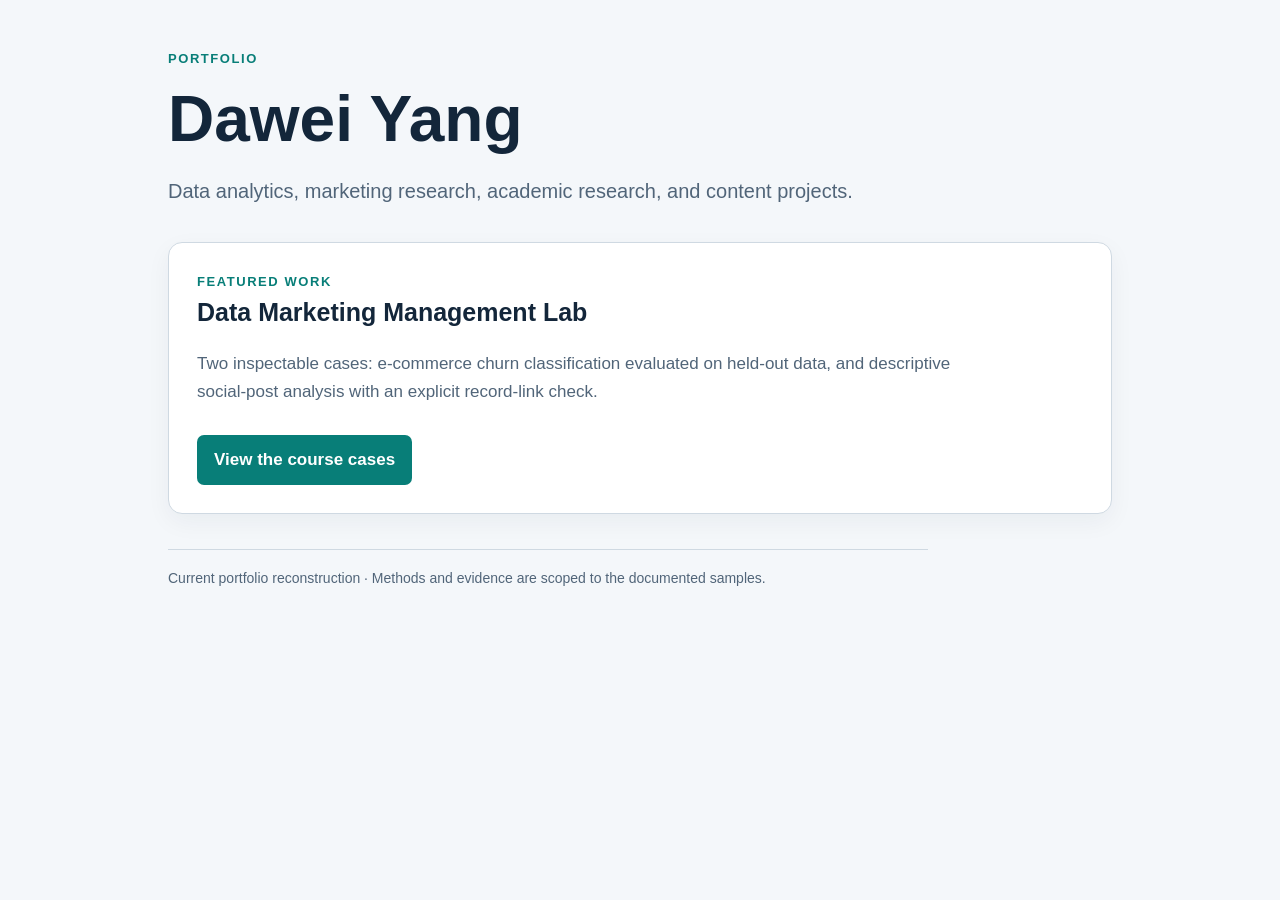
==== index.html @ 26bd9522 "Add portfolio homepage and course cases Adds the portfolio landing page and Data Marketing Managemen" ====
<!doctype html>
<html lang="en">
<head>
  <meta charset="utf-8">
  <meta name="viewport" content="width=device-width,initial-scale=1">
  <meta name="description" content="Dawei Yang's portfolio of data analytics, marketing research, academic research, and content projects.">
  <title>Dawei Yang | Portfolio</title>
  <style>
    :root{--ink:#13263a;--muted:#516579;--paper:#f4f7fa;--teal:#087e78;--line:#cfd9e2;--white:#fff}
    *{box-sizing:border-box}body{margin:0;background:var(--paper);color:var(--ink);font:17px/1.65 Arial,Helvetica,sans-serif}
    .wrap{max-width:1000px;margin:auto;padding:48px 28px 64px}.tag{color:var(--teal);font-size:13px;font-weight:700;letter-spacing:.12em;text-transform:uppercase}
    h1{font-size:clamp(38px,7vw,64px);line-height:1.08;margin:16px 0}h2{font-size:25px;margin:0 0 10px}
    p{color:var(--muted);max-width:760px}.intro{font-size:20px}.card{background:var(--white);border:1px solid var(--line);border-radius:14px;padding:28px;margin-top:34px;box-shadow:0 8px 24px #13263a0d}
    .link{display:inline-block;margin-top:12px;background:var(--teal);color:white;text-decoration:none;font-weight:700;padding:11px 17px;border-radius:7px}.link:hover{filter:brightness(.92)}
    .meta{border-top:1px solid var(--line);margin-top:35px;padding-top:17px;color:var(--muted);font-size:14px}
  </style>
</head>
<body><main class="wrap">
  <div class="tag">Portfolio</div>
  <h1>Dawei Yang</h1>
  <p class="intro">Data analytics, marketing research, academic research, and content projects.</p>
  <section class="card">
    <div class="tag">Featured work</div>
    <h2>Data Marketing Management Lab</h2>
    <p>Two inspectable cases: e-commerce churn classification evaluated on held-out data, and descriptive social-post analysis with an explicit record-link check.</p>
    <a class="link" href="data-marketing-management-lab/index.html">View the course cases</a>
  </section>
  <p class="meta">Current portfolio reconstruction · Methods and evidence are scoped to the documented samples.</p>
</main></body></html>
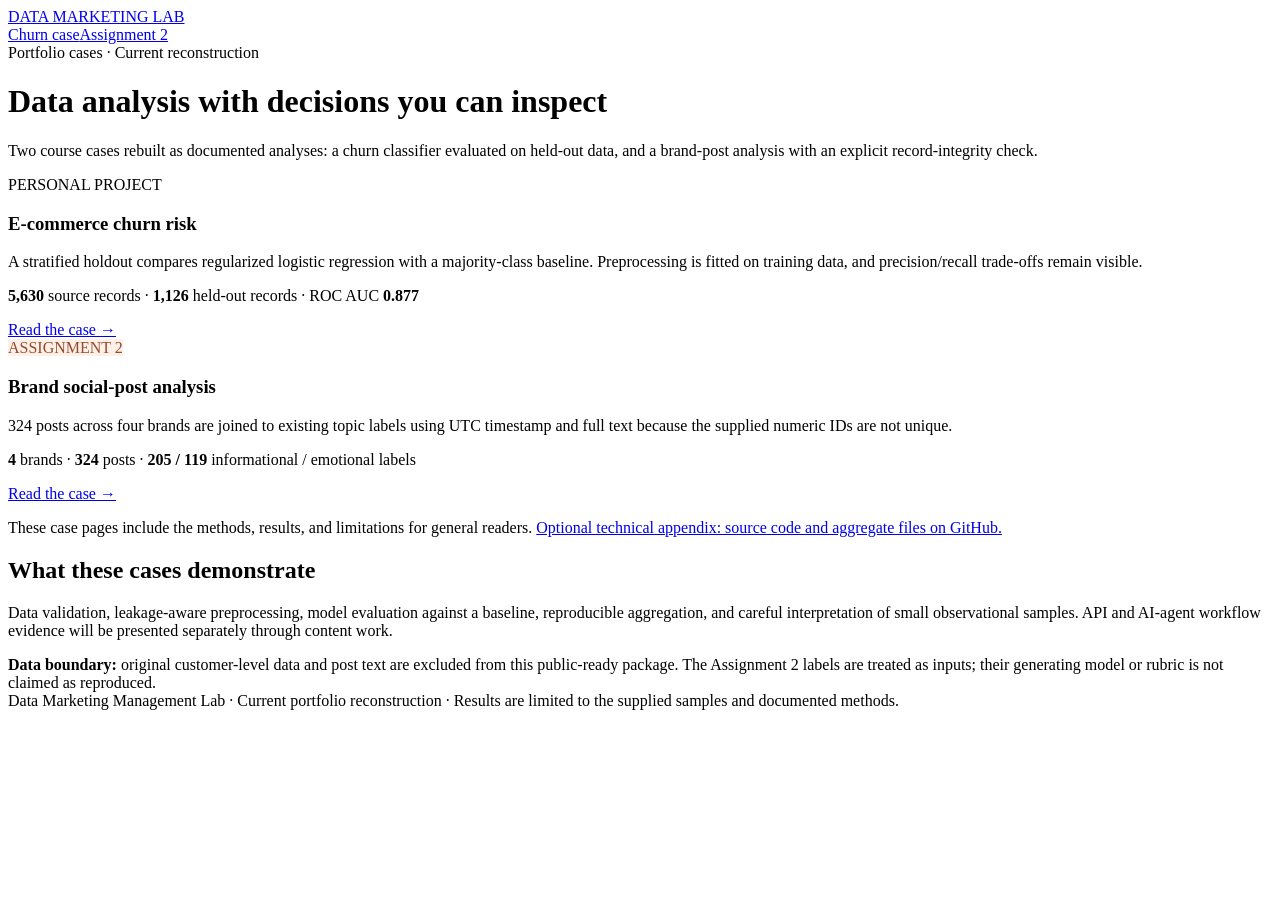
==== commit 99a08cb5: "Make GitHub evidence optional" ====
--- a/index.html
+++ b/index.html
@@ -1,29 +1 @@
-<!doctype html>
-<html lang="en">
-<head>
-  <meta charset="utf-8">
-  <meta name="viewport" content="width=device-width,initial-scale=1">
-  <meta name="description" content="Dawei Yang's portfolio of data analytics, marketing research, academic research, and content projects.">
-  <title>Dawei Yang | Portfolio</title>
-  <style>
-    :root{--ink:#13263a;--muted:#516579;--paper:#f4f7fa;--teal:#087e78;--line:#cfd9e2;--white:#fff}
-    *{box-sizing:border-box}body{margin:0;background:var(--paper);color:var(--ink);font:17px/1.65 Arial,Helvetica,sans-serif}
-    .wrap{max-width:1000px;margin:auto;padding:48px 28px 64px}.tag{color:var(--teal);font-size:13px;font-weight:700;letter-spacing:.12em;text-transform:uppercase}
-    h1{font-size:clamp(38px,7vw,64px);line-height:1.08;margin:16px 0}h2{font-size:25px;margin:0 0 10px}
-    p{color:var(--muted);max-width:760px}.intro{font-size:20px}.card{background:var(--white);border:1px solid var(--line);border-radius:14px;padding:28px;margin-top:34px;box-shadow:0 8px 24px #13263a0d}
-    .link{display:inline-block;margin-top:12px;background:var(--teal);color:white;text-decoration:none;font-weight:700;padding:11px 17px;border-radius:7px}.link:hover{filter:brightness(.92)}
-    .meta{border-top:1px solid var(--line);margin-top:35px;padding-top:17px;color:var(--muted);font-size:14px}
-  </style>
-</head>
-<body><main class="wrap">
-  <div class="tag">Portfolio</div>
-  <h1>Dawei Yang</h1>
-  <p class="intro">Data analytics, marketing research, academic research, and content projects.</p>
-  <section class="card">
-    <div class="tag">Featured work</div>
-    <h2>Data Marketing Management Lab</h2>
-    <p>Two inspectable cases: e-commerce churn classification evaluated on held-out data, and descriptive social-post analysis with an explicit record-link check.</p>
-    <a class="link" href="data-marketing-management-lab/index.html">View the course cases</a>
-  </section>
-  <p class="meta">Current portfolio reconstruction · Methods and evidence are scoped to the documented samples.</p>
-</main></body></html>
+<!doctype html><html lang="en"><head><meta charset="utf-8"><meta name="viewport" content="width=device-width,initial-scale=1"><meta name="description" content="Two evidence-backed Data Marketing Management Lab portfolio cases: e-commerce churn evaluation and social-post analysis."><title>Data Marketing Management Lab | Portfolio</title><link rel="stylesheet" href="assets/style.css"></head><body><div class="wrap"><nav class="nav"><a class="brand" href="index.html">DATA MARKETING LAB</a><div class="navlinks"><a href="churn.html">Churn case</a><a href="assignment-2.html">Assignment 2</a></div></nav><header class="hero"><div class="eyebrow">Portfolio cases · Current reconstruction</div><h1>Data analysis with decisions you can inspect</h1><p>Two course cases rebuilt as documented analyses: a churn classifier evaluated on held-out data, and a brand-post analysis with an explicit record-integrity check.</p></header><section class="section"><div class="grid"><article class="case"><span class="pill">PERSONAL PROJECT</span><h3>E-commerce churn risk</h3><p>A stratified holdout compares regularized logistic regression with a majority-class baseline. Preprocessing is fitted on training data, and precision/recall trade-offs remain visible.</p><p><strong>5,630</strong> source records · <strong>1,126</strong> held-out records · ROC AUC <strong>0.877</strong></p><a class="link" href="churn.html">Read the case →</a></article><article class="case"><span class="pill" style="background:#fff0e7;color:#914b2e">ASSIGNMENT 2</span><h3>Brand social-post analysis</h3><p>324 posts across four brands are joined to existing topic labels using UTC timestamp and full text because the supplied numeric IDs are not unique.</p><p><strong>4</strong> brands · <strong>324</strong> posts · <strong>205 / 119</strong> informational / emotional labels</p><a class="link" href="assignment-2.html">Read the case →</a></article></div><p class="small">These case pages include the methods, results, and limitations for general readers. <a href="https://github.com/daweiyang512/portfolio/tree/main/data-marketing-management-lab">Optional technical appendix: source code and aggregate files on GitHub.</a></p></section><section class="section"><h2>What these cases demonstrate</h2><p>Data validation, leakage-aware preprocessing, model evaluation against a baseline, reproducible aggregation, and careful interpretation of small observational samples. API and AI-agent workflow evidence will be presented separately through content work.</p><div class="callout"><strong>Data boundary:</strong> original customer-level data and post text are excluded from this public-ready package. The Assignment 2 labels are treated as inputs; their generating model or rubric is not claimed as reproduced.</div></section><footer class="footer">Data Marketing Management Lab · Current portfolio reconstruction · Results are limited to the supplied samples and documented methods.</footer></div></body></html>
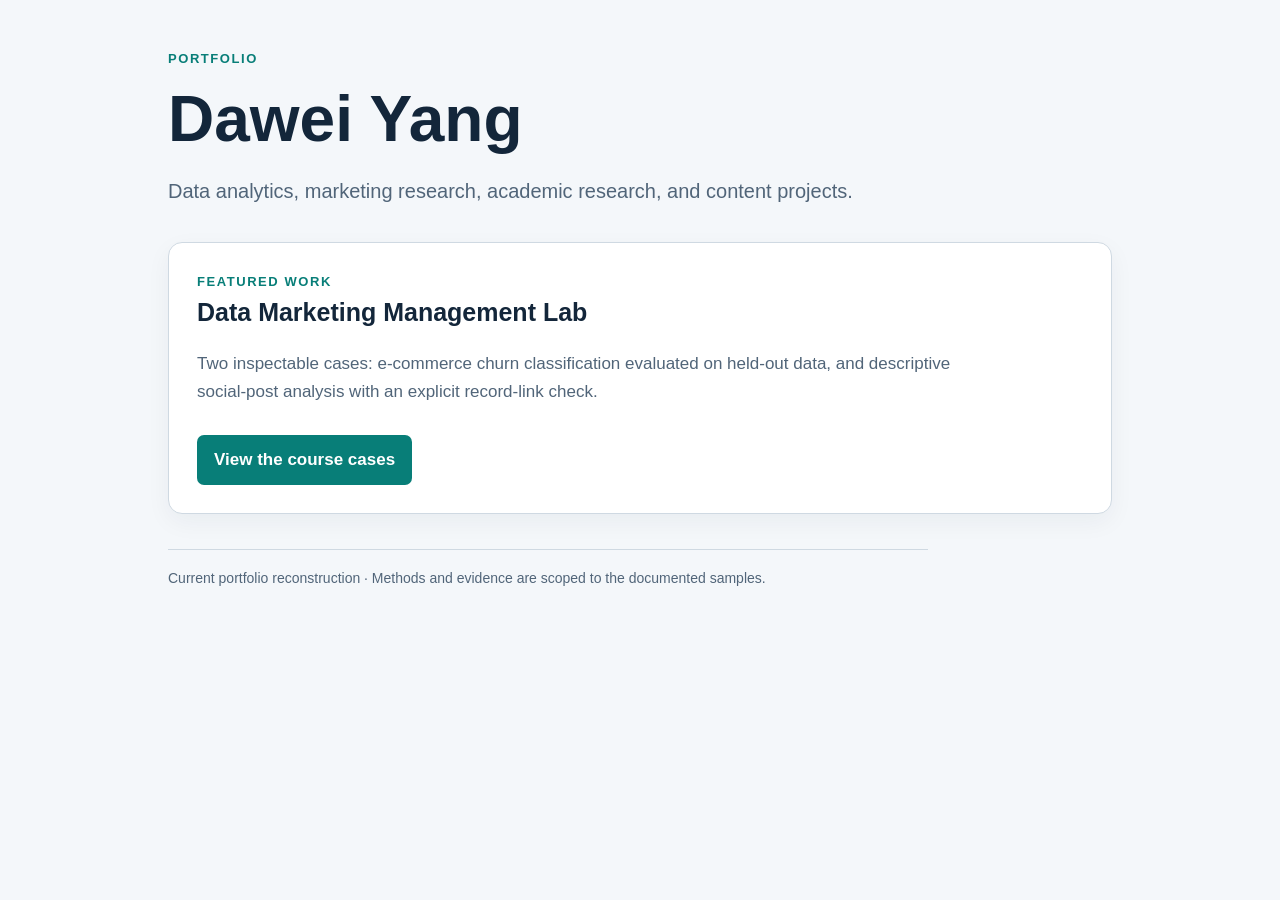
==== commit 95530807: "Restore portfolio homepage and cases" ====
--- a/index.html
+++ b/index.html
@@ -1 +1,29 @@
-<!doctype html><html lang="en"><head><meta charset="utf-8"><meta name="viewport" content="width=device-width,initial-scale=1"><meta name="description" content="Two evidence-backed Data Marketing Management Lab portfolio cases: e-commerce churn evaluation and social-post analysis."><title>Data Marketing Management Lab | Portfolio</title><link rel="stylesheet" href="assets/style.css"></head><body><div class="wrap"><nav class="nav"><a class="brand" href="index.html">DATA MARKETING LAB</a><div class="navlinks"><a href="churn.html">Churn case</a><a href="assignment-2.html">Assignment 2</a></div></nav><header class="hero"><div class="eyebrow">Portfolio cases · Current reconstruction</div><h1>Data analysis with decisions you can inspect</h1><p>Two course cases rebuilt as documented analyses: a churn classifier evaluated on held-out data, and a brand-post analysis with an explicit record-integrity check.</p></header><section class="section"><div class="grid"><article class="case"><span class="pill">PERSONAL PROJECT</span><h3>E-commerce churn risk</h3><p>A stratified holdout compares regularized logistic regression with a majority-class baseline. Preprocessing is fitted on training data, and precision/recall trade-offs remain visible.</p><p><strong>5,630</strong> source records · <strong>1,126</strong> held-out records · ROC AUC <strong>0.877</strong></p><a class="link" href="churn.html">Read the case →</a></article><article class="case"><span class="pill" style="background:#fff0e7;color:#914b2e">ASSIGNMENT 2</span><h3>Brand social-post analysis</h3><p>324 posts across four brands are joined to existing topic labels using UTC timestamp and full text because the supplied numeric IDs are not unique.</p><p><strong>4</strong> brands · <strong>324</strong> posts · <strong>205 / 119</strong> informational / emotional labels</p><a class="link" href="assignment-2.html">Read the case →</a></article></div><p class="small">These case pages include the methods, results, and limitations for general readers. <a href="https://github.com/daweiyang512/portfolio/tree/main/data-marketing-management-lab">Optional technical appendix: source code and aggregate files on GitHub.</a></p></section><section class="section"><h2>What these cases demonstrate</h2><p>Data validation, leakage-aware preprocessing, model evaluation against a baseline, reproducible aggregation, and careful interpretation of small observational samples. API and AI-agent workflow evidence will be presented separately through content work.</p><div class="callout"><strong>Data boundary:</strong> original customer-level data and post text are excluded from this public-ready package. The Assignment 2 labels are treated as inputs; their generating model or rubric is not claimed as reproduced.</div></section><footer class="footer">Data Marketing Management Lab · Current portfolio reconstruction · Results are limited to the supplied samples and documented methods.</footer></div></body></html>
+<!doctype html>
+<html lang="en">
+<head>
+  <meta charset="utf-8">
+  <meta name="viewport" content="width=device-width,initial-scale=1">
+  <meta name="description" content="Dawei Yang's portfolio of data analytics, marketing research, academic research, and content projects.">
+  <title>Dawei Yang | Portfolio</title>
+  <style>
+    :root{--ink:#13263a;--muted:#516579;--paper:#f4f7fa;--teal:#087e78;--line:#cfd9e2;--white:#fff}
+    *{box-sizing:border-box}body{margin:0;background:var(--paper);color:var(--ink);font:17px/1.65 Arial,Helvetica,sans-serif}
+    .wrap{max-width:1000px;margin:auto;padding:48px 28px 64px}.tag{color:var(--teal);font-size:13px;font-weight:700;letter-spacing:.12em;text-transform:uppercase}
+    h1{font-size:clamp(38px,7vw,64px);line-height:1.08;margin:16px 0}h2{font-size:25px;margin:0 0 10px}
+    p{color:var(--muted);max-width:760px}.intro{font-size:20px}.card{background:var(--white);border:1px solid var(--line);border-radius:14px;padding:28px;margin-top:34px;box-shadow:0 8px 24px #13263a0d}
+    .link{display:inline-block;margin-top:12px;background:var(--teal);color:white;text-decoration:none;font-weight:700;padding:11px 17px;border-radius:7px}.link:hover{filter:brightness(.92)}
+    .meta{border-top:1px solid var(--line);margin-top:35px;padding-top:17px;color:var(--muted);font-size:14px}
+  </style>
+</head>
+<body><main class="wrap">
+  <div class="tag">Portfolio</div>
+  <h1>Dawei Yang</h1>
+  <p class="intro">Data analytics, marketing research, academic research, and content projects.</p>
+  <section class="card">
+    <div class="tag">Featured work</div>
+    <h2>Data Marketing Management Lab</h2>
+    <p>Two inspectable cases: e-commerce churn classification evaluated on held-out data, and descriptive social-post analysis with an explicit record-link check.</p>
+    <a class="link" href="data-marketing-management-lab/index.html">View the course cases</a>
+  </section>
+  <p class="meta">Current portfolio reconstruction · Methods and evidence are scoped to the documented samples.</p>
+</main></body></html>
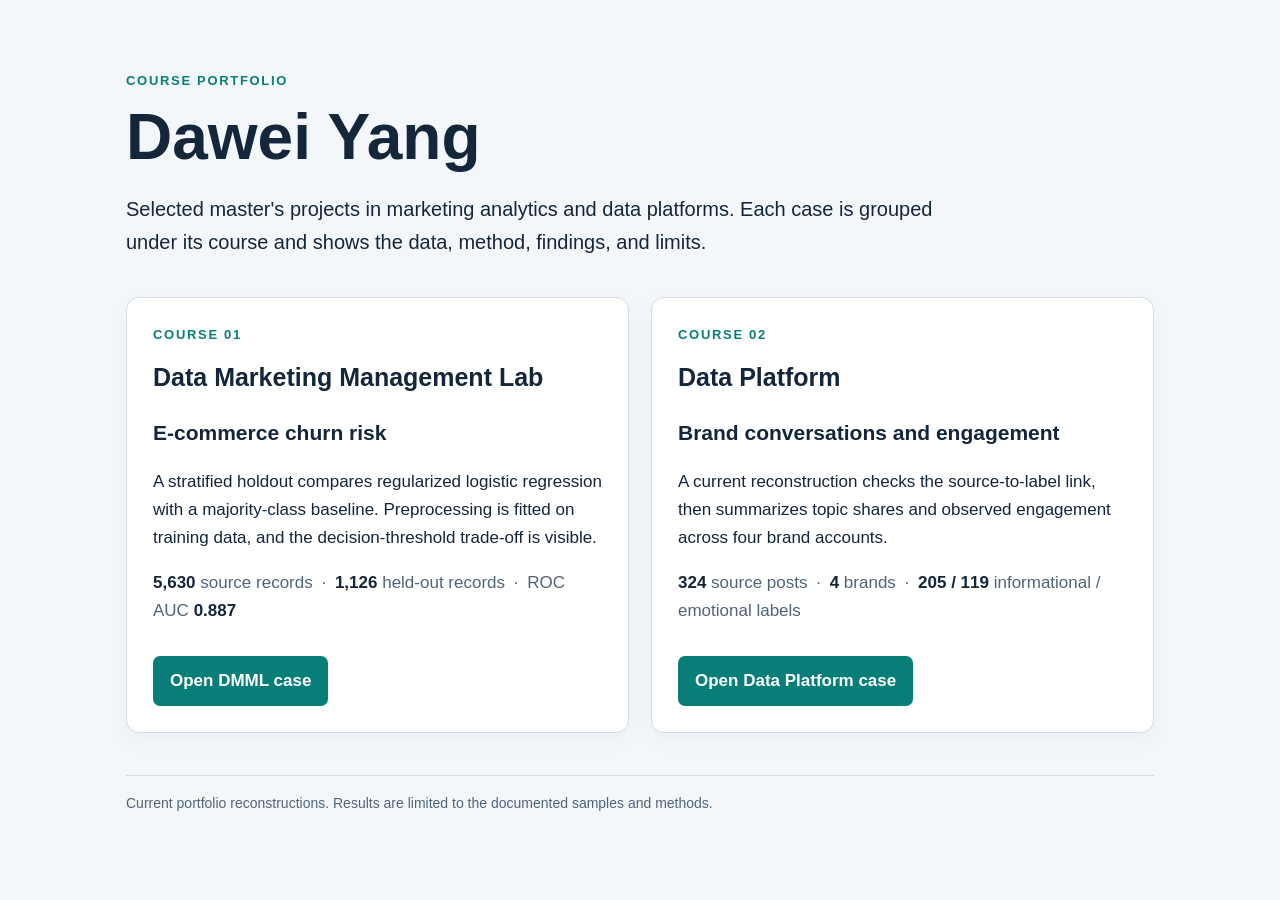
==== commit 3b82ba4e: "Add files via upload" ====
--- a/index.html
+++ b/index.html
@@ -3,27 +3,36 @@
 <head>
   <meta charset="utf-8">
   <meta name="viewport" content="width=device-width,initial-scale=1">
-  <meta name="description" content="Dawei Yang's portfolio of data analytics, marketing research, academic research, and content projects.">
-  <title>Dawei Yang | Portfolio</title>
-  <style>
-    :root{--ink:#13263a;--muted:#516579;--paper:#f4f7fa;--teal:#087e78;--line:#cfd9e2;--white:#fff}
-    *{box-sizing:border-box}body{margin:0;background:var(--paper);color:var(--ink);font:17px/1.65 Arial,Helvetica,sans-serif}
-    .wrap{max-width:1000px;margin:auto;padding:48px 28px 64px}.tag{color:var(--teal);font-size:13px;font-weight:700;letter-spacing:.12em;text-transform:uppercase}
-    h1{font-size:clamp(38px,7vw,64px);line-height:1.08;margin:16px 0}h2{font-size:25px;margin:0 0 10px}
-    p{color:var(--muted);max-width:760px}.intro{font-size:20px}.card{background:var(--white);border:1px solid var(--line);border-radius:14px;padding:28px;margin-top:34px;box-shadow:0 8px 24px #13263a0d}
-    .link{display:inline-block;margin-top:12px;background:var(--teal);color:white;text-decoration:none;font-weight:700;padding:11px 17px;border-radius:7px}.link:hover{filter:brightness(.92)}
-    .meta{border-top:1px solid var(--line);margin-top:35px;padding-top:17px;color:var(--muted);font-size:14px}
-  </style>
+  <meta name="description" content="Dawei Yang's portfolio of separately documented master's course projects in marketing analytics and data platforms.">
+  <title>Dawei Yang | Course Portfolio</title>
+  <link rel="stylesheet" href="assets/style.css">
 </head>
-<body><main class="wrap">
-  <div class="tag">Portfolio</div>
-  <h1>Dawei Yang</h1>
-  <p class="intro">Data analytics, marketing research, academic research, and content projects.</p>
-  <section class="card">
-    <div class="tag">Featured work</div>
-    <h2>Data Marketing Management Lab</h2>
-    <p>Two inspectable cases: e-commerce churn classification evaluated on held-out data, and descriptive social-post analysis with an explicit record-link check.</p>
-    <a class="link" href="data-marketing-management-lab/index.html">View the course cases</a>
+<body>
+<main class="wrap">
+  <header class="hero">
+    <div class="eyebrow">Course Portfolio</div>
+    <h1>Dawei Yang</h1>
+    <p class="lead">Selected master's projects in marketing analytics and data platforms. Each case is grouped under its course and shows the data, method, findings, and limits.</p>
+  </header>
+  <section class="grid course-grid" aria-label="Course projects">
+    <article class="card">
+      <p class="eyebrow">Course 01</p>
+      <h2>Data Marketing Management Lab</h2>
+      <h3>E-commerce churn risk</h3>
+      <p>A stratified holdout compares regularized logistic regression with a majority-class baseline. Preprocessing is fitted on training data, and the decision-threshold trade-off is visible.</p>
+      <p class="statline"><strong>5,630</strong> source records <span>·</span> <strong>1,126</strong> held-out records <span>·</span> ROC AUC <strong>0.887</strong></p>
+      <a class="button" href="data-marketing-management-lab/index.html">Open DMML case</a>
+    </article>
+    <article class="card">
+      <p class="eyebrow">Course 02</p>
+      <h2>Data Platform</h2>
+      <h3>Brand conversations and engagement</h3>
+      <p>A current reconstruction checks the source-to-label link, then summarizes topic shares and observed engagement across four brand accounts.</p>
+      <p class="statline"><strong>324</strong> source posts <span>·</span> <strong>4</strong> brands <span>·</span> <strong>205 / 119</strong> informational / emotional labels</p>
+      <a class="button" href="data-platform/index.html">Open Data Platform case</a>
+    </article>
   </section>
-  <p class="meta">Current portfolio reconstruction · Methods and evidence are scoped to the documented samples.</p>
-</main></body></html>
+  <footer class="footer">Current portfolio reconstructions. Results are limited to the documented samples and methods.</footer>
+</main>
+</body>
+</html>
--- a/assets/style.css
+++ b/assets/style.css
@@ -0,0 +1,2 @@
+:root{--ink:#13263a;--muted:#506478;--paper:#f4f7fa;--teal:#087e78;--line:#d3dce4;--white:#fff;--soft:#e4f3f1;--warn:#fff2eb}
+*{box-sizing:border-box}body{margin:0;background:var(--paper);color:var(--ink);font:17px/1.65 Arial,Helvetica,sans-serif}a{color:#087e78}a:focus-visible{outline:3px solid #e5814e;outline-offset:3px}.wrap{max-width:1080px;margin:auto;padding:42px 26px 60px}.hero{padding:28px 0 18px}.eyebrow{color:var(--teal);font-size:13px;font-weight:700;letter-spacing:.13em;text-transform:uppercase;margin:0 0 12px}.hero h1{font-size:clamp(38px,7vw,64px);line-height:1.08;margin:8px 0 16px}.hero h2{font-size:clamp(32px,5vw,52px);line-height:1.12;margin:8px 0 18px}.lead{font-size:20px;max-width:820px}.muted,.small{color:var(--muted)}.grid{display:grid;grid-template-columns:repeat(auto-fit,minmax(290px,1fr));gap:22px}.card,.panel{background:var(--white);border:1px solid var(--line);border-radius:13px;padding:26px;box-shadow:0 7px 22px #13263a0b}.card h2{font-size:25px;margin:0 0 14px}.card h3{font-size:21px;margin:18px 0 8px}.button{display:inline-block;margin-top:14px;background:var(--teal);color:#fff;text-decoration:none;font-weight:700;padding:11px 17px;border-radius:7px}.button:hover{filter:brightness(.92)}.nav{display:flex;align-items:center;justify-content:space-between;gap:16px;border-bottom:1px solid var(--line);padding:0 0 16px;margin-bottom:38px}.nav a{text-decoration:none}.brand{font-weight:700;color:var(--ink)}.navlinks{display:flex;flex-wrap:wrap;gap:20px}.section{margin:38px 0}.section h2{font-size:27px}.section h3{font-size:21px}.statline{color:var(--muted)}.statline strong{color:var(--ink)}.statline span{padding:0 4px}.table-wrap{overflow-x:auto}.data-table{width:100%;border-collapse:collapse;background:white;margin:20px 0}.data-table th,.data-table td{text-align:left;padding:11px 13px;border-bottom:1px solid var(--line)}.data-table th{background:#eaf1f5}.callout{border-left:4px solid #e5814e;background:var(--warn);padding:15px 18px;margin:22px 0;color:#553a2d}.note{border-left:4px solid var(--teal);background:var(--soft);padding:15px 18px;margin:22px 0}.footer{border-top:1px solid var(--line);margin-top:42px;padding-top:16px;color:var(--muted);font-size:14px}.pill{display:inline-block;background:var(--soft);color:#075d58;padding:4px 9px;font-size:12px;font-weight:700;letter-spacing:.05em;text-transform:uppercase}code{background:#eef2f6;padding:2px 5px;border-radius:4px}pre{background:#13263a;color:#eff5f9;padding:16px;border-radius:8px;overflow:auto;font-size:14px}@media(max-width:650px){.wrap{padding:24px 17px 42px}.nav{align-items:flex-start;flex-direction:column}.card,.panel{padding:20px}}
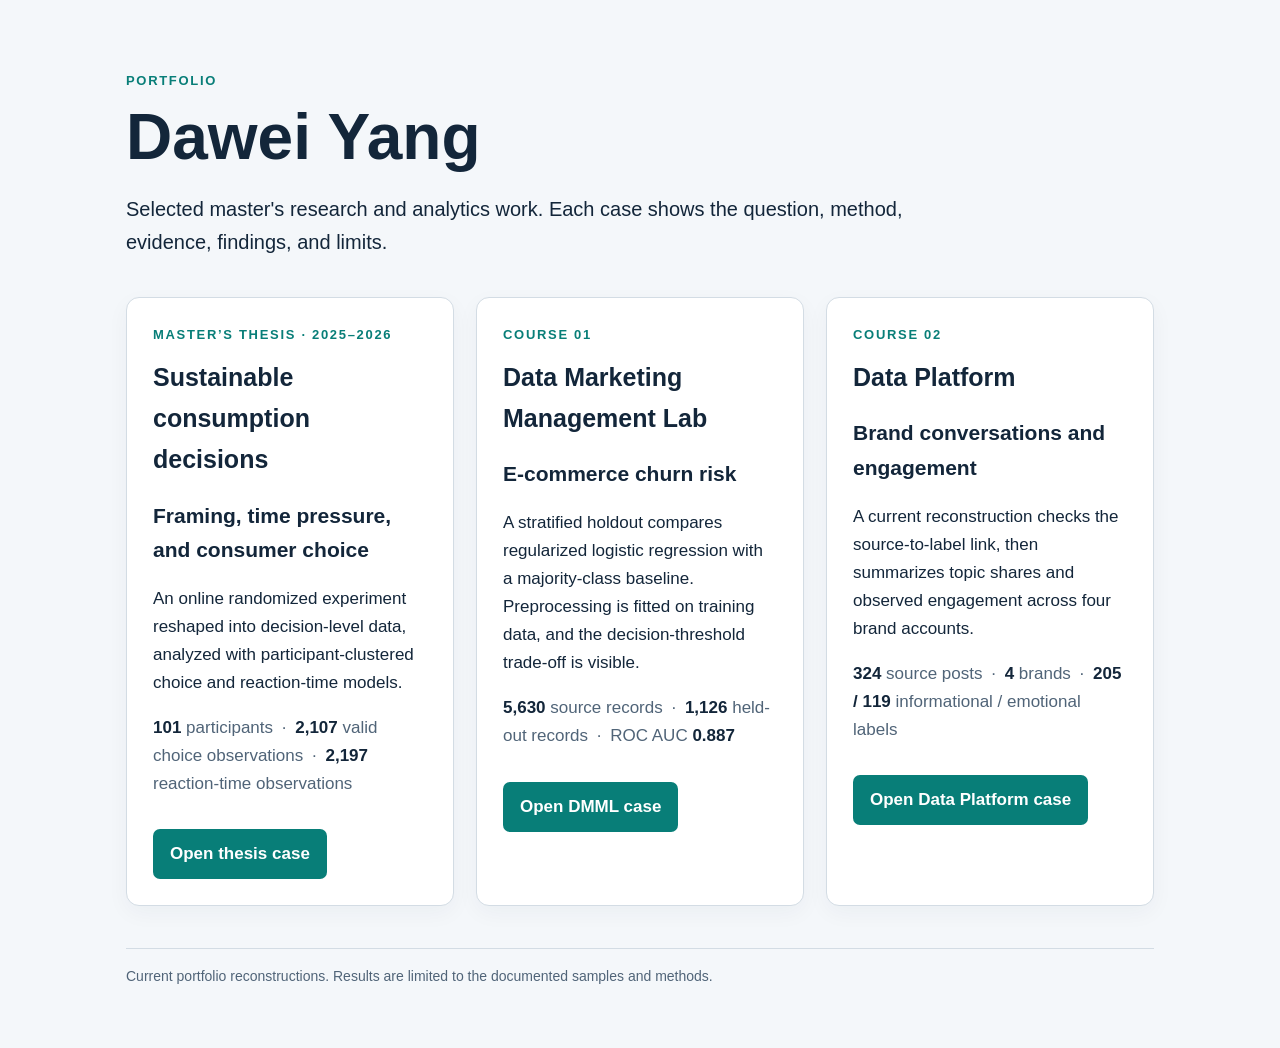
==== commit ca9c293c: "Add thesis and course cases" ====
--- a/index.html
+++ b/index.html
@@ -3,18 +3,26 @@
 <head>
   <meta charset="utf-8">
   <meta name="viewport" content="width=device-width,initial-scale=1">
-  <meta name="description" content="Dawei Yang's portfolio of separately documented master's course projects in marketing analytics and data platforms.">
-  <title>Dawei Yang | Course Portfolio</title>
+  <meta name="description" content="Dawei Yang's portfolio of master's research, marketing analytics, and data platform projects.">
+  <title>Dawei Yang | Portfolio</title>
   <link rel="stylesheet" href="assets/style.css">
 </head>
 <body>
 <main class="wrap">
   <header class="hero">
-    <div class="eyebrow">Course Portfolio</div>
+    <div class="eyebrow">Portfolio</div>
     <h1>Dawei Yang</h1>
-    <p class="lead">Selected master's projects in marketing analytics and data platforms. Each case is grouped under its course and shows the data, method, findings, and limits.</p>
+    <p class="lead">Selected master's research and analytics work. Each case shows the question, method, evidence, findings, and limits.</p>
   </header>
   <section class="grid course-grid" aria-label="Course projects">
+    <article class="card">
+      <p class="eyebrow">Master’s Thesis · 2025–2026</p>
+      <h2>Sustainable consumption decisions</h2>
+      <h3>Framing, time pressure, and consumer choice</h3>
+      <p>An online randomized experiment reshaped into decision-level data, analyzed with participant-clustered choice and reaction-time models.</p>
+      <p class="statline"><strong>101</strong> participants <span>·</span> <strong>2,107</strong> valid choice observations <span>·</span> <strong>2,197</strong> reaction-time observations</p>
+      <a class="button" href="thesis/index.html">Open thesis case</a>
+    </article>
     <article class="card">
       <p class="eyebrow">Course 01</p>
       <h2>Data Marketing Management Lab</h2>
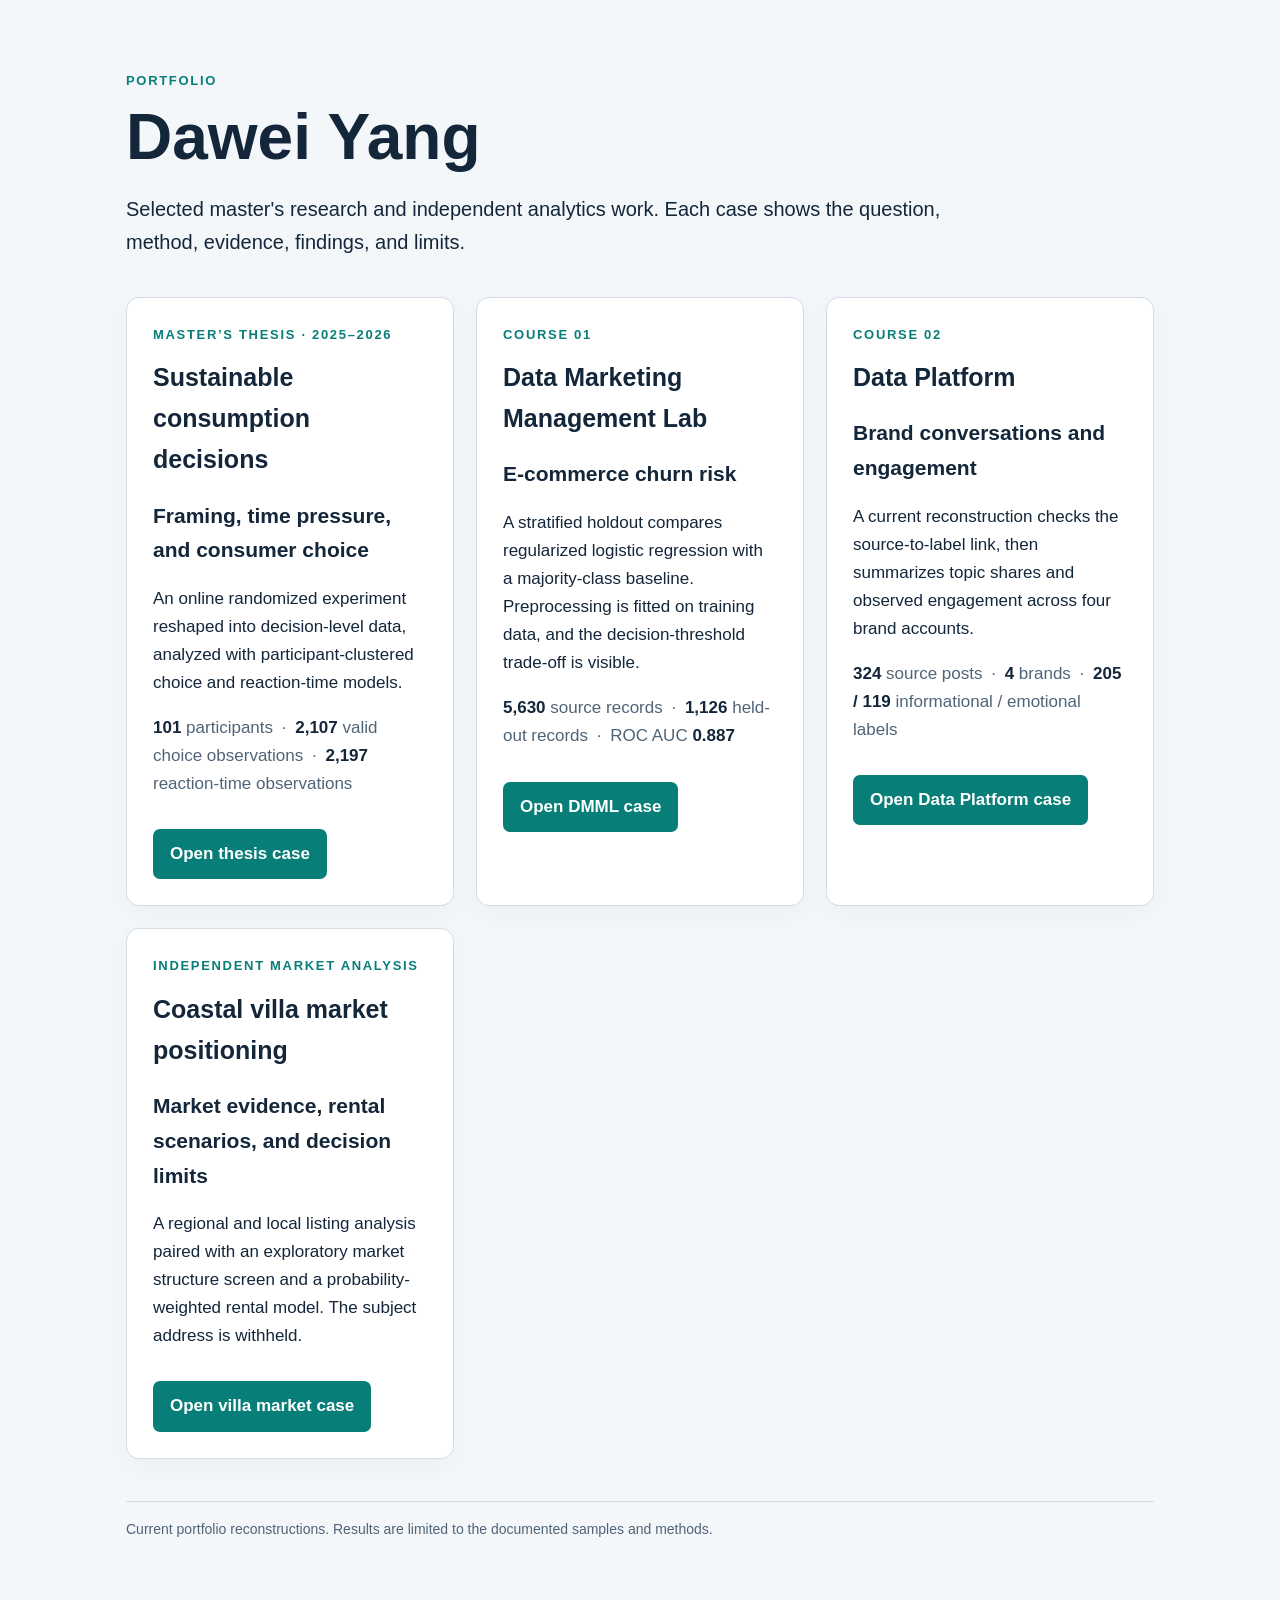
==== commit 88c145b5: "Add villa market analysis case Add the privacy-safe villa market case, presentation, and evidence wo" ====
--- a/index.html
+++ b/index.html
@@ -12,7 +12,7 @@
   <header class="hero">
     <div class="eyebrow">Portfolio</div>
     <h1>Dawei Yang</h1>
-    <p class="lead">Selected master's research and analytics work. Each case shows the question, method, evidence, findings, and limits.</p>
+    <p class="lead">Selected master's research and independent analytics work. Each case shows the question, method, evidence, findings, and limits.</p>
   </header>
   <section class="grid course-grid" aria-label="Course projects">
     <article class="card">
@@ -39,6 +39,13 @@
       <p class="statline"><strong>324</strong> source posts <span>·</span> <strong>4</strong> brands <span>·</span> <strong>205 / 119</strong> informational / emotional labels</p>
       <a class="button" href="data-platform/index.html">Open Data Platform case</a>
     </article>
+    <article class="card">
+      <p class="eyebrow">Independent market analysis</p>
+      <h2>Coastal villa market positioning</h2>
+      <h3>Market evidence, rental scenarios, and decision limits</h3>
+      <p>A regional and local listing analysis paired with an exploratory market structure screen and a probability-weighted rental model. The subject address is withheld.</p>
+      <a class="button" href="villa-market-analysis/index.html">Open villa market case</a>
+    </article>
   </section>
   <footer class="footer">Current portfolio reconstructions. Results are limited to the documented samples and methods.</footer>
 </main>
